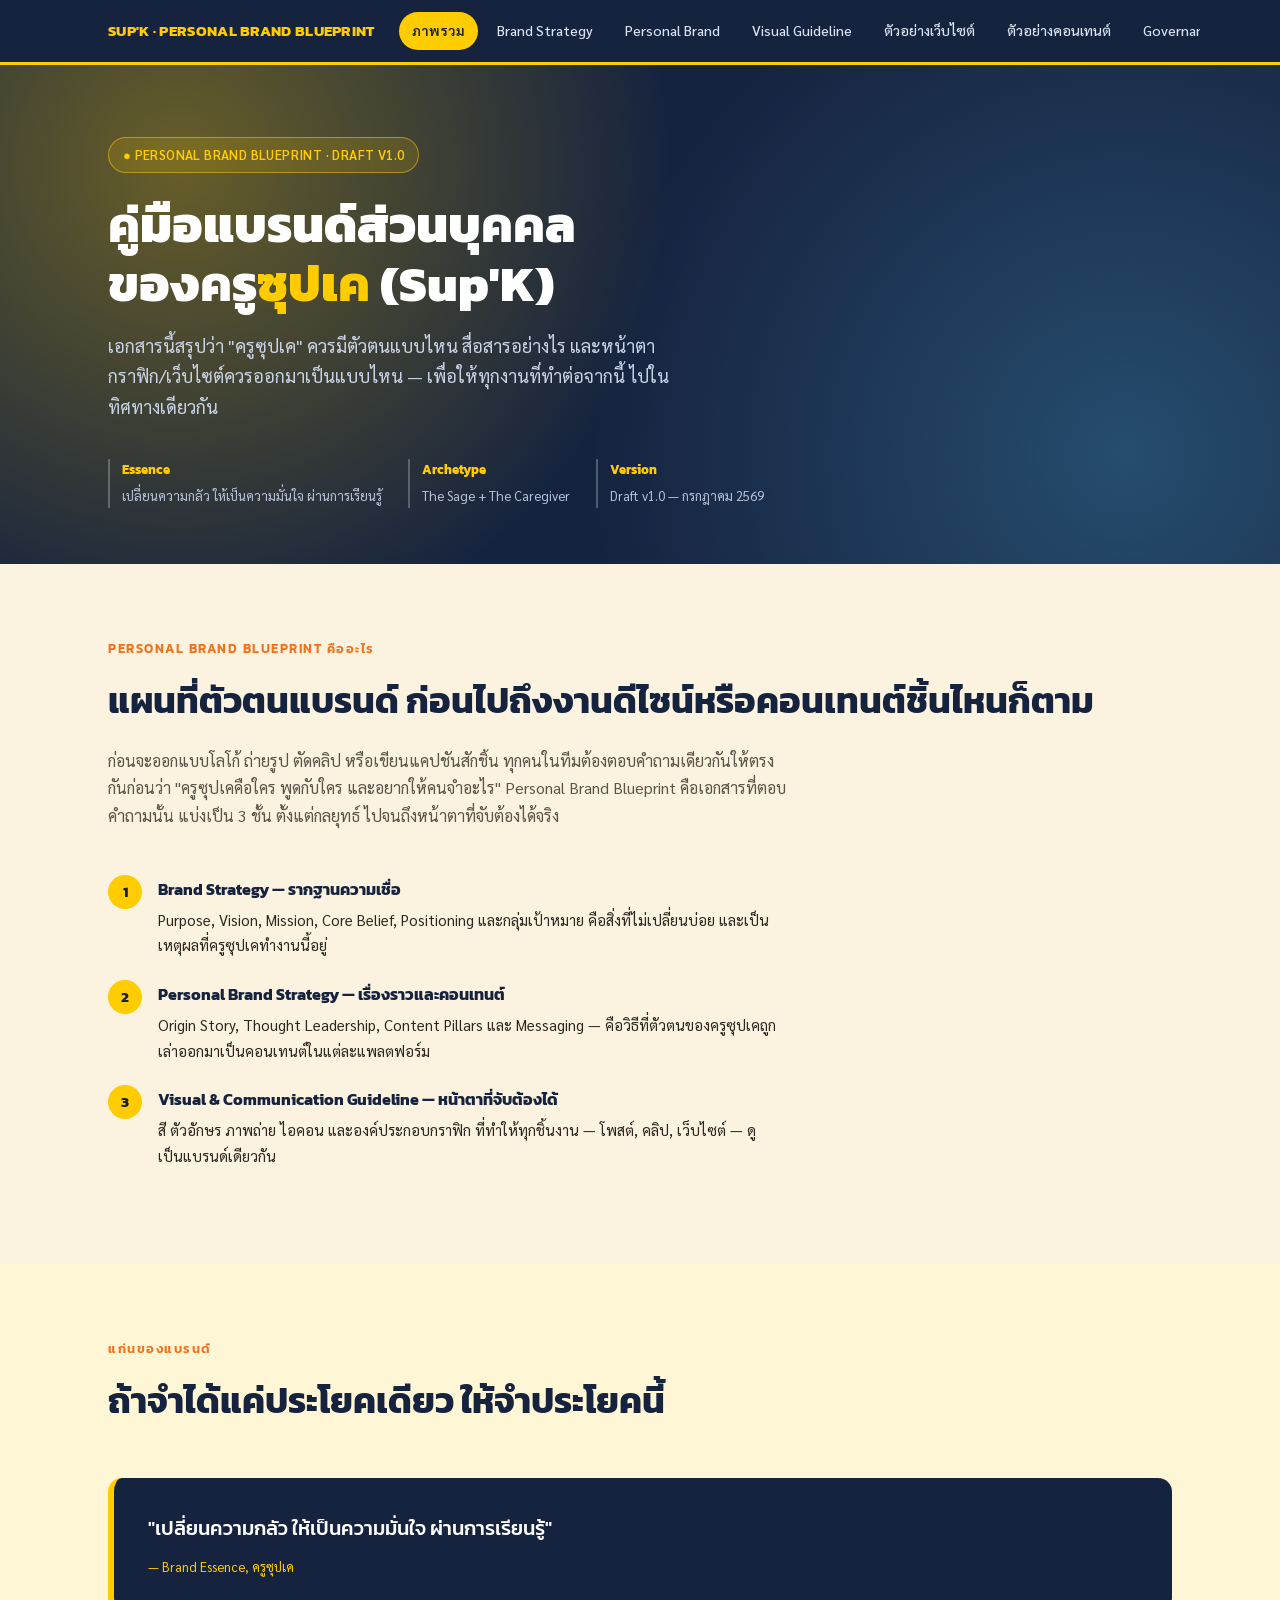
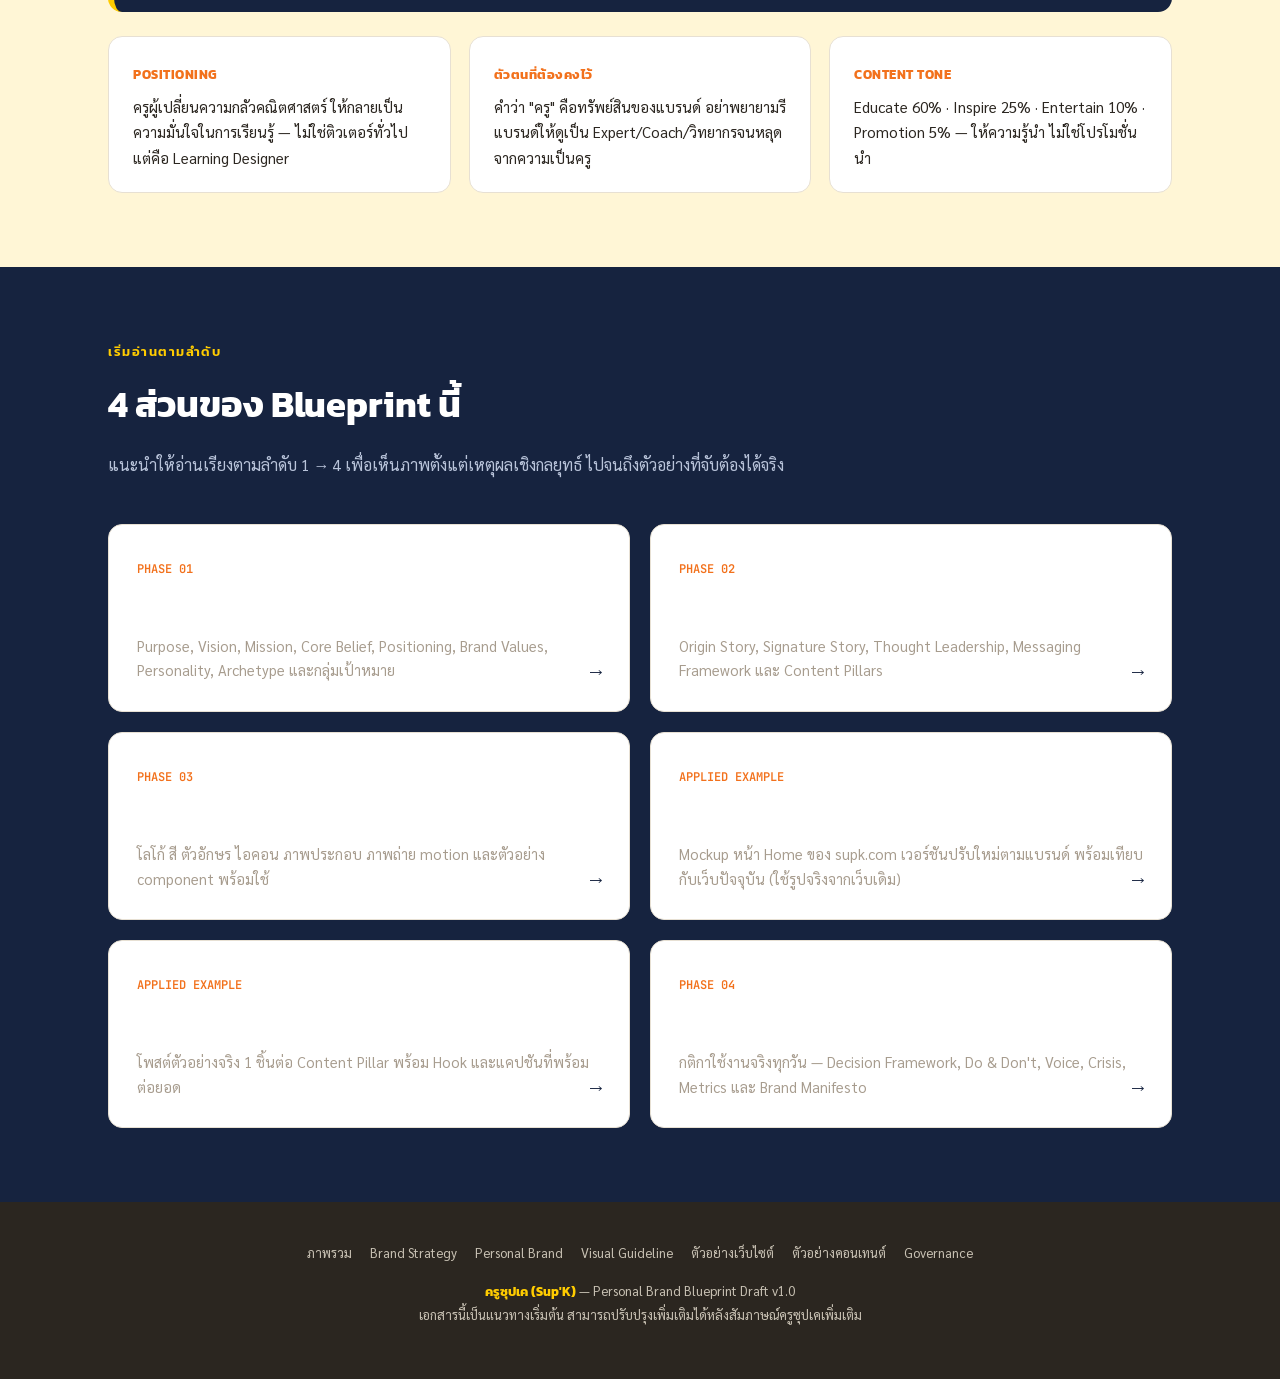
==== index.html @ 8870b0c7 "Initial commit: Personal Brand Blueprint site for ครูซุปเค (Sup'K) Multi-page brand strategy, visual" ====
<!DOCTYPE html>
<html lang="th">
<head>
<meta charset="UTF-8">
<title>Personal Brand Blueprint — ครูซุปเค (Sup'K)</title>
<meta name="viewport" content="width=device-width, initial-scale=1">
<meta name="description" content="ภาพรวม Personal Brand Blueprint ของครูซุปเค — เข้าใจตัวตนแบรนด์ นำไปปรับใช้ได้ทันที">
<link rel="preconnect" href="https://fonts.googleapis.com">
<link href="https://fonts.googleapis.com/css2?family=Kanit:wght@300;400;500;600;700;800&family=Sarabun:wght@300;400;500;600;700&family=JetBrains+Mono:wght@400;600&display=swap" rel="stylesheet">
<link rel="stylesheet" href="assets/brand.css">
</head>
<body>

<nav class="site-nav">
  <div class="wrap">
    <a class="brand" href="index.html">SUP'K · PERSONAL BRAND BLUEPRINT</a>
    <a class="navlink active" href="index.html">ภาพรวม</a>
    <a class="navlink" href="brand-strategy.html">Brand Strategy</a>
    <a class="navlink" href="personal-brand.html">Personal Brand</a>
    <a class="navlink" href="visual-guideline.html">Visual Guideline</a>
    <a class="navlink" href="website-example.html">ตัวอย่างเว็บไซต์</a>
    <a class="navlink" href="content-examples.html">ตัวอย่างคอนเทนต์</a>
    <a class="navlink" href="governance.html">Governance</a>
  </div>
</nav>

<header class="cover">
  <div class="wrap">
    <span class="eyebrow">● PERSONAL BRAND BLUEPRINT · DRAFT V1.0</span>
    <h1>คู่มือแบรนด์ส่วนบุคคล<br>ของครู<span>ซุปเค</span> (Sup'K)</h1>
    <p class="lead">เอกสารนี้สรุปว่า "ครูซุปเค" ควรมีตัวตนแบบไหน สื่อสารอย่างไร และหน้าตากราฟิก/เว็บไซต์ควรออกมาเป็นแบบไหน — เพื่อให้ทุกงานที่ทำต่อจากนี้ ไปในทิศทางเดียวกัน</p>
    <div class="meta">
      <div><b>Essence</b><span>เปลี่ยนความกลัว ให้เป็นความมั่นใจ ผ่านการเรียนรู้</span></div>
      <div><b>Archetype</b><span>The Sage + The Caregiver</span></div>
      <div><b>Version</b><span>Draft v1.0 — กรกฎาคม 2569</span></div>
    </div>
  </div>
</header>

<section>
  <div class="wrap">
    <div class="headline-block">
      <span class="kicker">Personal Brand Blueprint คืออะไร</span>
      <h2 class="title">แผนที่ตัวตนแบรนด์ ก่อนไปถึงงานดีไซน์หรือคอนเทนต์ชิ้นไหนก็ตาม</h2>
      <p class="desc">ก่อนจะออกแบบโลโก้ ถ่ายรูป ตัดคลิป หรือเขียนแคปชันสักชิ้น ทุกคนในทีมต้องตอบคำถามเดียวกันให้ตรงกันก่อนว่า "ครูซุปเคคือใคร พูดกับใคร และอยากให้คนจำอะไร" Personal Brand Blueprint คือเอกสารที่ตอบคำถามนั้น แบ่งเป็น 3 ชั้น ตั้งแต่กลยุทธ์ ไปจนถึงหน้าตาที่จับต้องได้จริง</p>
    </div>
    <div class="step-row">
      <div class="n">1</div>
      <div><b>Brand Strategy — รากฐานความเชื่อ</b><p>Purpose, Vision, Mission, Core Belief, Positioning และกลุ่มเป้าหมาย คือสิ่งที่ไม่เปลี่ยนบ่อย และเป็นเหตุผลที่ครูซุปเคทำงานนี้อยู่</p></div>
    </div>
    <div class="step-row">
      <div class="n">2</div>
      <div><b>Personal Brand Strategy — เรื่องราวและคอนเทนต์</b><p>Origin Story, Thought Leadership, Content Pillars และ Messaging — คือวิธีที่ตัวตนของครูซุปเคถูกเล่าออกมาเป็นคอนเทนต์ในแต่ละแพลตฟอร์ม</p></div>
    </div>
    <div class="step-row">
      <div class="n">3</div>
      <div><b>Visual &amp; Communication Guideline — หน้าตาที่จับต้องได้</b><p>สี ตัวอักษร ภาพถ่าย ไอคอน และองค์ประกอบกราฟิก ที่ทำให้ทุกชิ้นงาน — โพสต์, คลิป, เว็บไซต์ — ดูเป็นแบรนด์เดียวกัน</p></div>
    </div>
  </div>
</section>

<section class="alt">
  <div class="wrap">
    <div class="headline-block">
      <span class="kicker">แก่นของแบรนด์</span>
      <h2 class="title">ถ้าจำได้แค่ประโยคเดียว ให้จำประโยคนี้</h2>
    </div>
    <div class="quote-card">
      <p>"เปลี่ยนความกลัว ให้เป็นความมั่นใจ ผ่านการเรียนรู้"</p>
      <span>— Brand Essence, ครูซุปเค</span>
    </div>
    <div class="found-grid" style="margin-top:24px;">
      <div class="found-card"><b>Positioning</b><p>ครูผู้เปลี่ยนความกลัวคณิตศาสตร์ ให้กลายเป็นความมั่นใจในการเรียนรู้ — ไม่ใช่ติวเตอร์ทั่วไป แต่คือ Learning Designer</p></div>
      <div class="found-card"><b>ตัวตนที่ต้องคงไว้</b><p>คำว่า "ครู" คือทรัพย์สินของแบรนด์ อย่าพยายามรีแบรนด์ให้ดูเป็น Expert/Coach/วิทยากรจนหลุดจากความเป็นครู</p></div>
      <div class="found-card"><b>Content Tone</b><p>Educate 60% · Inspire 25% · Entertain 10% · Promotion 5% — ให้ความรู้นำ ไม่ใช่โปรโมชั่นนำ</p></div>
    </div>
  </div>
</section>

<section class="dark">
  <div class="wrap">
    <div class="headline-block">
      <span class="kicker">เริ่มอ่านตามลำดับ</span>
      <h2 class="title">4 ส่วนของ Blueprint นี้</h2>
      <p class="desc">แนะนำให้อ่านเรียงตามลำดับ 1 → 4 เพื่อเห็นภาพตั้งแต่เหตุผลเชิงกลยุทธ์ ไปจนถึงตัวอย่างที่จับต้องได้จริง</p>
    </div>
    <div class="hub-grid">
      <a class="hub-card" href="brand-strategy.html">
        <span class="phase">PHASE 01</span>
        <h3>Brand Strategy</h3>
        <p>Purpose, Vision, Mission, Core Belief, Positioning, Brand Values, Personality, Archetype และกลุ่มเป้าหมาย</p>
        <span class="go">→</span>
      </a>
      <a class="hub-card" href="personal-brand.html">
        <span class="phase">PHASE 02</span>
        <h3>Personal Brand Strategy</h3>
        <p>Origin Story, Signature Story, Thought Leadership, Messaging Framework และ Content Pillars</p>
        <span class="go">→</span>
      </a>
      <a class="hub-card" href="visual-guideline.html">
        <span class="phase">PHASE 03</span>
        <h3>Visual &amp; Communication Guideline</h3>
        <p>โลโก้ สี ตัวอักษร ไอคอน ภาพประกอบ ภาพถ่าย motion และตัวอย่าง component พร้อมใช้</p>
        <span class="go">→</span>
      </a>
      <a class="hub-card" href="website-example.html">
        <span class="phase">APPLIED EXAMPLE</span>
        <h3>ตัวอย่างเว็บไซต์</h3>
        <p>Mockup หน้า Home ของ supk.com เวอร์ชันปรับใหม่ตามแบรนด์ พร้อมเทียบกับเว็บปัจจุบัน (ใช้รูปจริงจากเว็บเดิม)</p>
        <span class="go">→</span>
      </a>
      <a class="hub-card" href="content-examples.html">
        <span class="phase">APPLIED EXAMPLE</span>
        <h3>ตัวอย่างคอนเทนต์</h3>
        <p>โพสต์ตัวอย่างจริง 1 ชิ้นต่อ Content Pillar พร้อม Hook และแคปชันที่พร้อมต่อยอด</p>
        <span class="go">→</span>
      </a>
      <a class="hub-card" href="governance.html">
        <span class="phase">PHASE 04</span>
        <h3>Brand Governance &amp; Execution System</h3>
        <p>กติกาใช้งานจริงทุกวัน — Decision Framework, Do &amp; Don't, Voice, Crisis, Metrics และ Brand Manifesto</p>
        <span class="go">→</span>
      </a>
    </div>
  </div>
</section>

<footer class="site-footer">
  <div class="wrap">
    <div class="foot-links">
      <a href="index.html">ภาพรวม</a>
      <a href="brand-strategy.html">Brand Strategy</a>
      <a href="personal-brand.html">Personal Brand</a>
      <a href="visual-guideline.html">Visual Guideline</a>
      <a href="website-example.html">ตัวอย่างเว็บไซต์</a>
      <a href="content-examples.html">ตัวอย่างคอนเทนต์</a>
      <a href="governance.html">Governance</a>
    </div>
    <p><b>ครูซุปเค (Sup'K)</b> — Personal Brand Blueprint Draft v1.0<br>เอกสารนี้เป็นแนวทางเริ่มต้น สามารถปรับปรุงเพิ่มเติมได้หลังสัมภาษณ์ครูซุปเคเพิ่มเติม</p>
  </div>
</footer>

</body>
</html>
---- assets/brand.css ----
/* ครูซุปเค (Sup'K) — Personal Brand Blueprint site
   Shared design system, adapted from Phase 3 Design Guideline v1.0 */

:root{
  --yellow:#FFCC00;
  --yellow-soft:#FFE59A;
  --yellow-pale:#FFF6D6;
  --white:#FFFFFF;
  --navy:#16233F;
  --navy-soft:#223357;
  --charcoal:#2B2620;
  --warm-gray:#A79C8E;
  --warm-gray-soft:#E7E0D3;
  --cream:#FBF3DF;
  --orange:#F2711C;
  --sky:#4FB8E8;
  --green:#3FA34D;
  --radius:14px;
  --maxw:1120px;
}
*{box-sizing:border-box;}
html{scroll-behavior:smooth;}
body{
  margin:0;
  background:var(--cream);
  color:var(--charcoal);
  font-family:'Sarabun',sans-serif;
  font-size:16px;
  line-height:1.7;
}
h1,h2,h3,h4{font-family:'Kanit',sans-serif; margin:0; color:var(--navy);}
.mono{font-family:'JetBrains Mono',monospace;}
a{color:inherit;}
img{max-width:100%; display:block;}
.wrap{max-width:var(--maxw); margin:0 auto; padding:0 28px;}

/* ---------- top nav ---------- */
nav.site-nav{
  position:sticky; top:0; z-index:50;
  background:var(--navy); border-bottom:3px solid var(--yellow);
}
nav.site-nav .wrap{display:flex; align-items:center; gap:6px; overflow-x:auto; padding-top:12px; padding-bottom:12px; scrollbar-width:none;}
nav.site-nav .wrap::-webkit-scrollbar{display:none;}
nav.site-nav .brand{color:var(--yellow); font-family:'Kanit'; font-weight:700; font-size:15px; white-space:nowrap; margin-right:18px; letter-spacing:.3px; text-decoration:none;}
nav.site-nav a.navlink{
  color:#DCE4F2; text-decoration:none; font-size:14px; font-weight:500;
  white-space:nowrap; padding:7px 13px; border-radius:100px; transition:.15s;
}
nav.site-nav a.navlink:hover, nav.site-nav a.navlink:focus-visible{background:var(--navy-soft); color:var(--white); outline:none;}
nav.site-nav a.navlink.active{background:var(--yellow); color:var(--navy); font-weight:600;}

/* ---------- notebook texture ---------- */
.grid-paper{
  background-image:
    linear-gradient(rgba(22,35,63,0.05) 1px, transparent 1px),
    linear-gradient(90deg, rgba(22,35,63,0.05) 1px, transparent 1px);
  background-size: 26px 26px;
}

/* ---------- page cover / hero ---------- */
.cover{
  background:
    radial-gradient(circle at 14% 20%, rgba(255,204,0,0.35), transparent 42%),
    radial-gradient(circle at 88% 78%, rgba(79,184,232,0.28), transparent 45%),
    var(--navy);
  color:var(--white);
  padding:72px 0 56px;
  position:relative;
  overflow:hidden;
}
.cover .eyebrow{
  display:inline-flex; align-items:center; gap:8px;
  background:rgba(255,204,0,0.14); border:1px solid rgba(255,204,0,0.5);
  color:var(--yellow); font-size:13px; font-weight:600; letter-spacing:.4px;
  padding:6px 14px; border-radius:100px; margin-bottom:22px;
}
.cover h1{color:var(--white); font-size:clamp(30px,5.4vw,50px); font-weight:800; line-height:1.18; max-width:760px;}
.cover h1 span{color:var(--yellow);}
.cover p.lead{color:#C9D3E6; font-size:18px; max-width:600px; margin-top:18px;}
.cover .meta{display:flex; gap:26px; margin-top:36px; flex-wrap:wrap;}
.cover .meta div{border-left:2px solid rgba(255,255,255,0.25); padding-left:12px;}
.cover .meta b{display:block; color:var(--yellow); font-family:'Kanit'; font-size:13px;}
.cover .meta span{color:#B9C4DA; font-size:13px;}
.cover .crumb{color:#9FB0CC; font-size:13px; margin-bottom:14px;}
.cover .crumb a{color:var(--yellow); text-decoration:none;}
.cover .crumb a:hover{text-decoration:underline;}

/* ---------- section shell ---------- */
section{padding:74px 0;}
section.alt{background:var(--yellow-pale);}
section.dark{background:var(--navy); color:#DCE4F2;}
section.dark h2, section.dark h3, section.dark h4{color:var(--white);}
.kicker{
  font-family:'Kanit'; font-weight:600; font-size:13px; letter-spacing:1.5px;
  text-transform:uppercase; color:var(--orange); margin-bottom:10px; display:block;
}
section.dark .kicker{color:var(--yellow);}
h2.title{font-size:clamp(26px,4vw,36px); font-weight:700; margin-bottom:14px;}
p.desc{max-width:680px; color:#5B5347; font-size:16px;}
section.dark p.desc{color:#B9C4DA;}
.headline-block{margin-bottom:46px;}

/* ---------- chips ---------- */
.chiprow{display:flex; flex-wrap:wrap; gap:10px; margin-top:22px;}
.chip{
  background:var(--white); border:1.5px solid var(--warm-gray-soft);
  padding:9px 16px; border-radius:100px; font-size:14px; font-weight:500; color:var(--navy);
}
section.dark .chip{background:var(--navy-soft); border-color:rgba(255,255,255,0.15); color:var(--white);}

/* ---------- generic card grids ---------- */
.found-grid{display:grid; grid-template-columns:repeat(3,1fr); gap:18px; margin-top:30px;}
.found-grid.cols-2{grid-template-columns:repeat(2,1fr);}
.found-card{background:var(--white); border-radius:var(--radius); padding:22px 24px; border:1.5px solid var(--warm-gray-soft);}
.found-card b{font-family:'Kanit'; color:var(--orange); font-size:13px; letter-spacing:.5px; text-transform:uppercase;}
.found-card p{margin:8px 0 0; font-size:15px; color:var(--charcoal);}
.found-card ul{margin:8px 0 0; padding-left:18px; font-size:14.5px;}
.found-card li{margin-bottom:5px;}

.rule-grid{display:grid; grid-template-columns:1fr 1fr; gap:20px; margin-top:34px;}
.rule-card{border-radius:var(--radius); padding:22px 24px; border:1.5px solid;}
.rule-card.good{border-color:rgba(63,163,77,0.4); background:rgba(63,163,77,0.06);}
.rule-card.bad{border-color:rgba(224,80,55,0.35); background:rgba(224,80,55,0.06);}
.rule-card .tag{font-family:'Kanit'; font-weight:700; font-size:13px; letter-spacing:.5px;}
.rule-card.good .tag{color:var(--green);}
.rule-card.bad .tag{color:#C0392B;}
.rule-card ul{margin:10px 0 0; padding-left:18px; font-size:14.5px;}
.rule-card li{margin-bottom:6px;}

/* ---------- color swatches ---------- */
.swatch-grid{display:grid; grid-template-columns:repeat(4,1fr); gap:16px; margin-top:10px;}
.swatch{border-radius:var(--radius); overflow:hidden; border:1.5px solid var(--warm-gray-soft); background:var(--white);}
.swatch .fill{height:110px;}
.swatch .info{padding:13px 15px;}
.swatch .info b{display:block; font-family:'Kanit'; font-size:14.5px; color:var(--navy);}
.swatch .info span{font-size:12.5px; color:var(--warm-gray); font-family:'JetBrains Mono',monospace;}
.swatch-group{margin-top:38px;}
.swatch-group h4{font-size:15px; margin-bottom:14px; display:flex; align-items:center; gap:8px;}
.swatch-group h4::before{content:''; width:8px; height:8px; border-radius:50%; background:var(--orange); display:inline-block;}
.ratio-bar{display:flex; height:34px; border-radius:100px; overflow:hidden; margin-top:14px; border:1.5px solid var(--warm-gray-soft);}
.ratio-bar div{display:flex; align-items:center; justify-content:center; font-size:12px; font-family:'Kanit'; font-weight:600; color:var(--navy);}

/* ---------- typography samples ---------- */
.type-row{border-bottom:1.5px solid var(--warm-gray-soft); padding:26px 0;}
.type-row:last-child{border-bottom:none;}
.type-row .tag{font-family:'JetBrains Mono',monospace; font-size:12px; color:var(--warm-gray); margin-bottom:8px; display:block;}
.type-h1{font-family:'Kanit'; font-weight:800; font-size:46px; color:var(--navy);}
.type-h2{font-family:'Kanit'; font-weight:700; font-size:32px; color:var(--navy);}
.type-h3{font-family:'Kanit'; font-weight:600; font-size:23px; color:var(--navy);}
.type-body{font-family:'Sarabun'; font-weight:400; font-size:17px; color:var(--charcoal); max-width:640px;}
.type-caption{font-family:'Sarabun'; font-weight:500; font-size:13px; color:var(--warm-gray); letter-spacing:.3px;}
.type-formula{font-family:'JetBrains Mono'; font-weight:600; font-size:19px; color:var(--orange);}
.font-cards{display:grid; grid-template-columns:1fr 1fr 1fr; gap:16px; margin-top:34px;}
.font-card{background:var(--white); border-radius:var(--radius); padding:24px; border:1.5px solid var(--warm-gray-soft);}
.font-card .big{font-size:34px; margin:10px 0;}
.font-card b{font-family:'Kanit'; color:var(--orange); font-size:12.5px; letter-spacing:1px; text-transform:uppercase;}
.font-card p{font-size:13.5px; color:var(--warm-gray); margin:0;}

/* ---------- icons ---------- */
.icon-grid{display:grid; grid-template-columns:repeat(4,1fr); gap:14px; margin-top:30px;}
.icon-card{background:var(--white); border-radius:var(--radius); padding:24px 10px; text-align:center; border:1.5px solid var(--warm-gray-soft);}
.icon-card svg{width:40px; height:40px; stroke:var(--navy);}
.icon-card p{font-size:13px; margin:10px 0 0; color:var(--charcoal); font-weight:500;}

/* ---------- photography ---------- */
.photo-grid{display:grid; grid-template-columns:repeat(3,1fr); gap:16px; margin-top:10px;}
.photo-mock{border-radius:var(--radius); aspect-ratio:3/2; position:relative; overflow:hidden; display:flex; align-items:flex-end; padding:14px; border:1.5px solid var(--warm-gray-soft);}
.photo-mock img{position:absolute; inset:0; width:100%; height:100%; object-fit:cover;}
.photo-mock span{position:relative; z-index:1; background:rgba(22,35,63,0.85); color:var(--white); font-size:12px; padding:5px 10px; border-radius:100px; font-family:'Kanit';}
.pm1{background:linear-gradient(135deg,#FFE59A,#F2711C);}
.pm2{background:linear-gradient(135deg,#4FB8E8,#16233F);}
.pm3{background:linear-gradient(135deg,#FBF3DF,#A79C8E);}

/* ---------- motion ---------- */
.motion-row{display:grid; grid-template-columns:repeat(3,1fr); gap:18px; margin-top:30px;}
.motion-card{background:var(--navy-soft); border-radius:var(--radius); padding:24px; text-align:center;}
.motion-card .curve{height:60px; margin-bottom:14px; display:flex; align-items:flex-end; justify-content:center;}
.motion-card svg{width:100%; height:60px;}
.motion-card b{font-family:'Kanit'; font-size:14px; color:var(--yellow);}
.motion-card p{font-size:13px; color:#B9C4DA; margin:6px 0 0;}

/* ---------- components demo ---------- */
.comp-block{background:var(--white); border-radius:var(--radius); padding:32px; border:1.5px solid var(--warm-gray-soft); margin-bottom:20px;}
.comp-block h4{font-size:14px; margin-bottom:18px; color:var(--warm-gray); font-family:'Kanit'; letter-spacing:.5px; text-transform:uppercase;}
.btn-row{display:flex; gap:14px; flex-wrap:wrap; align-items:center;}
.btn{font-family:'Kanit'; font-weight:600; font-size:14.5px; padding:13px 26px; border-radius:100px; border:none; cursor:pointer; display:inline-flex; align-items:center; gap:8px; text-decoration:none;}
.btn-primary{background:var(--yellow); color:var(--navy);}
.btn-secondary{background:var(--navy); color:var(--yellow);}
.btn-outline{background:transparent; color:var(--navy); border:2px solid var(--navy);}
section.dark .btn-outline{color:var(--white); border-color:var(--white);}
.btn:focus-visible{outline:3px solid var(--sky); outline-offset:2px;}

.card-row{display:grid; grid-template-columns:repeat(3,1fr); gap:16px;}
.demo-card{border-radius:var(--radius); overflow:hidden; border:1.5px solid var(--warm-gray-soft);}
.demo-card .top{height:90px; background:linear-gradient(135deg,var(--yellow),var(--orange));}
.demo-card .body{padding:16px; background:var(--white);}
.demo-card .body b{font-family:'Kanit'; font-size:14.5px; color:var(--navy); display:block;}
.demo-card .body span{font-size:12.5px; color:var(--warm-gray);}

.quote-card{background:var(--navy); border-radius:var(--radius); padding:34px; color:var(--white); position:relative; border-left:6px solid var(--yellow);}
.quote-card p{font-family:'Kanit'; font-size:20px; font-weight:500; margin:0; line-height:1.6;}
.quote-card span{font-size:13px; color:var(--yellow); display:block; margin-top:12px;}

/* ---------- signature equation graphic ---------- */
.eq-board{
  background:var(--navy); border-radius:20px; padding:50px 30px;
  display:flex; align-items:center; justify-content:center; flex-wrap:wrap; gap:18px;
  border:6px solid #0F1A30; position:relative;
}
.eq-item{
  font-family:'Kanit'; font-weight:600; color:var(--white); font-size:17px;
  background:rgba(255,255,255,0.06); border:1.5px dashed rgba(255,204,0,0.55);
  padding:12px 20px; border-radius:12px;
}
.eq-arrow{color:var(--yellow); font-size:22px; font-family:'JetBrains Mono';}

/* ---------- do/dont summary ---------- */
.dd-grid{display:grid; grid-template-columns:1fr 1fr; gap:20px; margin-top:10px;}

/* ---------- step / numbered list ---------- */
.step-row{display:flex; gap:16px; align-items:flex-start; margin-bottom:22px;}
.step-row .n{font-family:'Kanit'; font-weight:700; color:var(--navy); background:var(--yellow); min-width:34px; height:34px; border-radius:50%; display:flex; align-items:center; justify-content:center; font-size:15px; flex-shrink:0;}
.step-row div p{margin:4px 0 0; font-size:15px; color:var(--charcoal); max-width:620px;}
section.dark .step-row div p{color:#B9C4DA;}
.step-row b{font-family:'Kanit'; color:var(--navy); font-size:16px;}
section.dark .step-row b{color:var(--white);}

/* ---------- page index / hub cards ---------- */
.hub-grid{display:grid; grid-template-columns:repeat(2,1fr); gap:20px; margin-top:36px;}
.hub-card{
  background:var(--white); border-radius:var(--radius); padding:28px; border:1.5px solid var(--warm-gray-soft);
  text-decoration:none; display:block; transition:.15s; position:relative;
}
.hub-card:hover{border-color:var(--yellow); box-shadow:0 6px 22px rgba(22,35,63,0.08); transform:translateY(-2px);}
.hub-card .phase{font-family:'JetBrains Mono'; font-size:12px; color:var(--orange); font-weight:600;}
.hub-card h3{margin-top:8px; font-size:21px;}
.hub-card p{font-size:14.5px; color:var(--warm-gray); margin:10px 0 0;}
.hub-card .go{position:absolute; right:24px; bottom:24px; color:var(--navy); font-size:20px;}

/* ---------- funnel/tone bar ---------- */
.tone-bar{display:flex; height:44px; border-radius:100px; overflow:hidden; margin-top:18px; border:1.5px solid var(--warm-gray-soft);}
.tone-bar div{display:flex; align-items:center; justify-content:center; font-size:12.5px; font-family:'Kanit'; font-weight:600; color:var(--white);}

/* ---------- pillar cards ---------- */
.pillar-grid{display:grid; grid-template-columns:repeat(3,1fr); gap:18px; margin-top:30px;}
.pillar-card{background:var(--white); border-radius:var(--radius); padding:24px; border:1.5px solid var(--warm-gray-soft); border-top:5px solid var(--yellow);}
.pillar-card b{font-family:'Kanit'; font-size:16px; color:var(--navy);}
.pillar-card ul{margin:10px 0 0; padding-left:18px; font-size:14px; color:var(--charcoal);}
.pillar-card li{margin-bottom:4px;}

footer.site-footer{background:var(--charcoal); color:#C9C2B4; padding:40px 0; text-align:center; font-size:13px;}
footer.site-footer b{color:var(--yellow); font-family:'Kanit';}
footer.site-footer .foot-links{display:flex; gap:18px; justify-content:center; flex-wrap:wrap; margin-bottom:16px;}
footer.site-footer .foot-links a{color:#C9C2B4; text-decoration:none; font-size:13px;}
footer.site-footer .foot-links a:hover{color:var(--yellow);}

/* ---------- logo ---------- */
.logo-stage{
  background:var(--navy); border-radius:var(--radius); padding:56px 30px;
  display:flex; align-items:center; justify-content:center; margin-bottom:26px;
}
.wordmark{display:flex; align-items:center; gap:14px;}
.wordmark .dot{width:46px; height:46px; border-radius:12px; background:var(--yellow); display:flex; align-items:center; justify-content:center; font-family:'Kanit'; font-weight:800; color:var(--navy); font-size:22px; transform:rotate(-4deg);}
.wordmark .txt{font-family:'Kanit'; font-weight:700; font-size:34px; color:var(--white);}
.wordmark .txt span{color:var(--yellow);}
.logo-variants{display:grid; grid-template-columns:repeat(4,1fr); gap:14px;}
.logo-box{border-radius:12px; padding:26px 10px; display:flex; align-items:center; justify-content:center; border:1.5px solid var(--warm-gray-soft);}
.logo-box.on-white{background:var(--white);}
.logo-box.on-cream{background:var(--cream);}
.logo-box.on-navy{background:var(--navy);}
.logo-box.on-yellow{background:var(--yellow);}
.logo-box .mini{font-family:'Kanit'; font-weight:700; font-size:16px;}
.logo-box.on-navy .mini{color:var(--yellow);}
.logo-box.on-white .mini, .logo-box.on-cream .mini, .logo-box.on-yellow .mini{color:var(--navy);}

/* ---------- mascot / illustration ---------- */
.mascot-row{display:grid; grid-template-columns:1fr 1.3fr; gap:34px; align-items:center; margin-top:20px;}
.mascot-card{background:var(--white); border-radius:var(--radius); padding:34px; border:1.5px solid var(--warm-gray-soft); display:flex; align-items:center; justify-content:center;}
.style-points{display:flex; flex-direction:column; gap:14px;}
.style-point{display:flex; gap:14px; align-items:flex-start;}
.style-point .n{font-family:'Kanit'; font-weight:700; color:var(--orange); font-size:14px; min-width:26px;}
.style-point p{margin:0; font-size:15px;}
.style-point b{color:var(--navy);}

/* ---------- governance: checklist ---------- */
.check-list{list-style:none; margin:22px 0 0; padding:0; display:flex; flex-direction:column; gap:12px;}
.check-list li{display:flex; gap:12px; align-items:flex-start; font-size:15px; color:var(--charcoal); background:var(--white); border:1.5px solid var(--warm-gray-soft); border-radius:12px; padding:14px 18px;}
section.dark .check-list li{background:var(--navy-soft); border-color:rgba(255,255,255,0.15); color:#DCE4F2;}
.check-list li::before{content:'✓'; font-family:'Kanit'; font-weight:700; color:var(--green); flex-shrink:0;}
.found-grid.cols-4{grid-template-columns:repeat(4,1fr);}
@media(max-width:860px){ .found-grid.cols-4{grid-template-columns:repeat(2,1fr);} }
@media(max-width:560px){ .found-grid.cols-4{grid-template-columns:1fr;} }

/* ---------- governance: tone chip yes/no ---------- */
.chip.tone-yes{background:rgba(63,163,77,0.1); border-color:rgba(63,163,77,0.35); color:#2A7A37;}
.chip.tone-no{background:rgba(224,80,55,0.08); border-color:rgba(224,80,55,0.3); color:#C0392B;}

/* ---------- governance: voice comparison bubbles ---------- */
.voice-compare{display:grid; grid-template-columns:1fr 1fr; gap:20px; margin-top:22px;}
.voice-bubble{border-radius:var(--radius); padding:22px 24px; border:1.5px solid;}
.voice-bubble.no{border-color:rgba(224,80,55,0.35); background:rgba(224,80,55,0.06);}
.voice-bubble.yes{border-color:rgba(63,163,77,0.4); background:rgba(63,163,77,0.06);}
.voice-bubble .mark{font-family:'Kanit'; font-weight:700; font-size:20px;}
.voice-bubble.no .mark{color:#C0392B;}
.voice-bubble.yes .mark{color:var(--green);}
.voice-bubble p.line{font-family:'Kanit'; font-size:17px; font-weight:600; color:var(--navy); margin:10px 0;}
.voice-bubble p.note{font-size:13.5px; color:var(--warm-gray); margin:0;}

/* ---------- manifesto ---------- */
.manifesto{
  background:var(--navy); border-radius:20px; padding:56px 40px; text-align:center;
  border:1px solid rgba(255,204,0,0.25);
}
.manifesto p{font-family:'Kanit'; font-weight:500; font-size:20px; line-height:2; color:#EAEFF8; max-width:720px; margin:0 auto;}
.manifesto p b{color:var(--yellow); font-weight:700;}

/* ---------- example content post grid (stacked cards, like real social post previews) ---------- */
.post-grid{display:grid; grid-template-columns:repeat(3,1fr); gap:22px;}
@media(max-width:900px){ .post-grid{grid-template-columns:repeat(2,1fr);} }
@media(max-width:600px){ .post-grid{grid-template-columns:1fr;} }
.post-card{background:var(--white); border-radius:var(--radius); border:1.5px solid var(--warm-gray-soft); overflow:hidden; display:flex; flex-direction:column;}
.post-card .thumb{width:100%; aspect-ratio:1; border-radius:0; border:none;}
.post-card .body{padding:22px 24px; flex:1; display:flex; flex-direction:column;}
.post-card .pillar-tag{font-family:'Kanit'; font-size:11px; font-weight:700; letter-spacing:.5px; text-transform:uppercase; color:var(--orange);}
.post-card .hook{font-family:'Kanit'; font-weight:700; font-size:18px; color:var(--navy); margin:8px 0 10px; line-height:1.4;}
.post-card .caption{font-size:14.5px; color:var(--charcoal); line-height:1.75; white-space:pre-line;}
.post-card .meta{display:flex; gap:10px; margin-top:auto; padding-top:14px; flex-wrap:wrap;}
.post-card .meta span{font-family:'Kanit'; font-size:11px; font-weight:600; color:var(--navy); background:var(--yellow-pale); padding:4px 11px; border-radius:100px;}

/* ---------- photo slot: shows a labeled placeholder until the real file exists ---------- */
.photo-slot{
  position:relative; overflow:hidden; border-radius:12px;
  background:repeating-linear-gradient(135deg, var(--warm-gray-soft), var(--warm-gray-soft) 10px, #DFD6C4 10px, #DFD6C4 20px);
  border:1.5px dashed var(--warm-gray);
  display:flex; align-items:center; justify-content:center;
}
.photo-slot::before{
  content:attr(data-label);
  position:absolute; inset:0; display:flex; align-items:center; justify-content:center; text-align:center;
  padding:10px; font-family:'Kanit'; font-weight:600; font-size:12px; color:var(--navy); background:rgba(251,243,223,0.75);
}
.photo-slot img{width:100%; height:100%; object-fit:cover; position:relative; z-index:1;}
.photo-slot:has(img){background:none; border-style:solid; border-color:var(--warm-gray-soft);}
.photo-slot:has(img)::before{display:none;}
.real-photo-tag{
  position:absolute; top:10px; left:10px; z-index:2;
  background:rgba(22,35,63,0.85); color:var(--yellow); font-family:'Kanit'; font-weight:600; font-size:10.5px;
  padding:4px 10px; border-radius:100px;
}

/* ---------- browser frame for website mockups ---------- */
.browser-frame{border-radius:14px; overflow:hidden; border:1.5px solid var(--warm-gray-soft); background:var(--white); box-shadow:0 10px 32px rgba(22,35,63,0.12);}
.browser-frame .bar{background:#E9E2D3; padding:10px 14px; display:flex; align-items:center; gap:6px;}
.browser-frame .bar span{width:10px; height:10px; border-radius:50%; display:inline-block;}
.browser-frame .bar .url{margin-left:10px; background:var(--white); border-radius:100px; padding:5px 14px; font-size:11.5px; color:var(--warm-gray); font-family:'JetBrains Mono'; flex:1;}

@media(max-width:860px){
  .found-grid, .swatch-grid, .icon-grid, .font-cards, .photo-grid, .motion-row, .card-row, .rule-grid, .dd-grid, .hub-grid, .pillar-grid, .logo-variants{grid-template-columns:repeat(2,1fr);}
  .mascot-row{grid-template-columns:1fr;}
}
@media(max-width:560px){
  .found-grid, .swatch-grid, .icon-grid, .font-cards, .photo-grid, .motion-row, .card-row, .rule-grid, .dd-grid, .hub-grid, .pillar-grid, .logo-variants{grid-template-columns:1fr;}
  .type-h1{font-size:32px;}
}
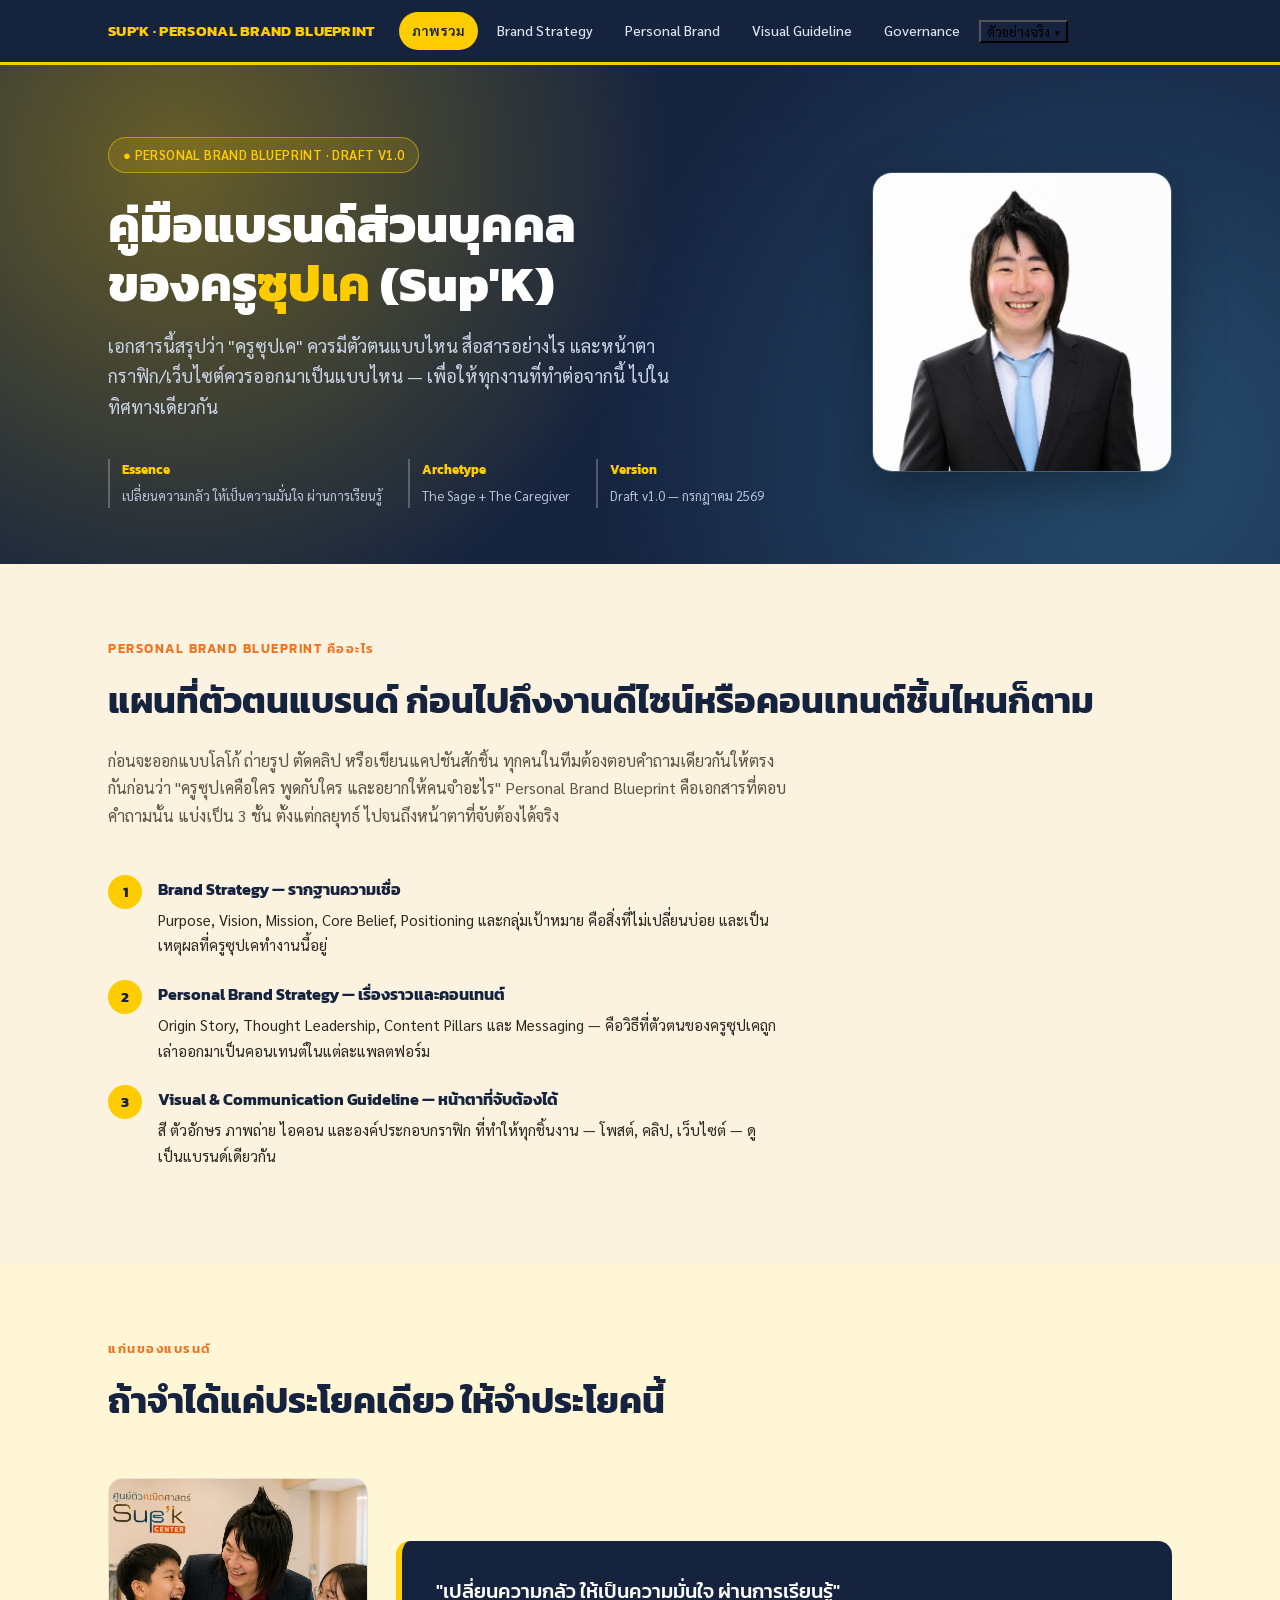
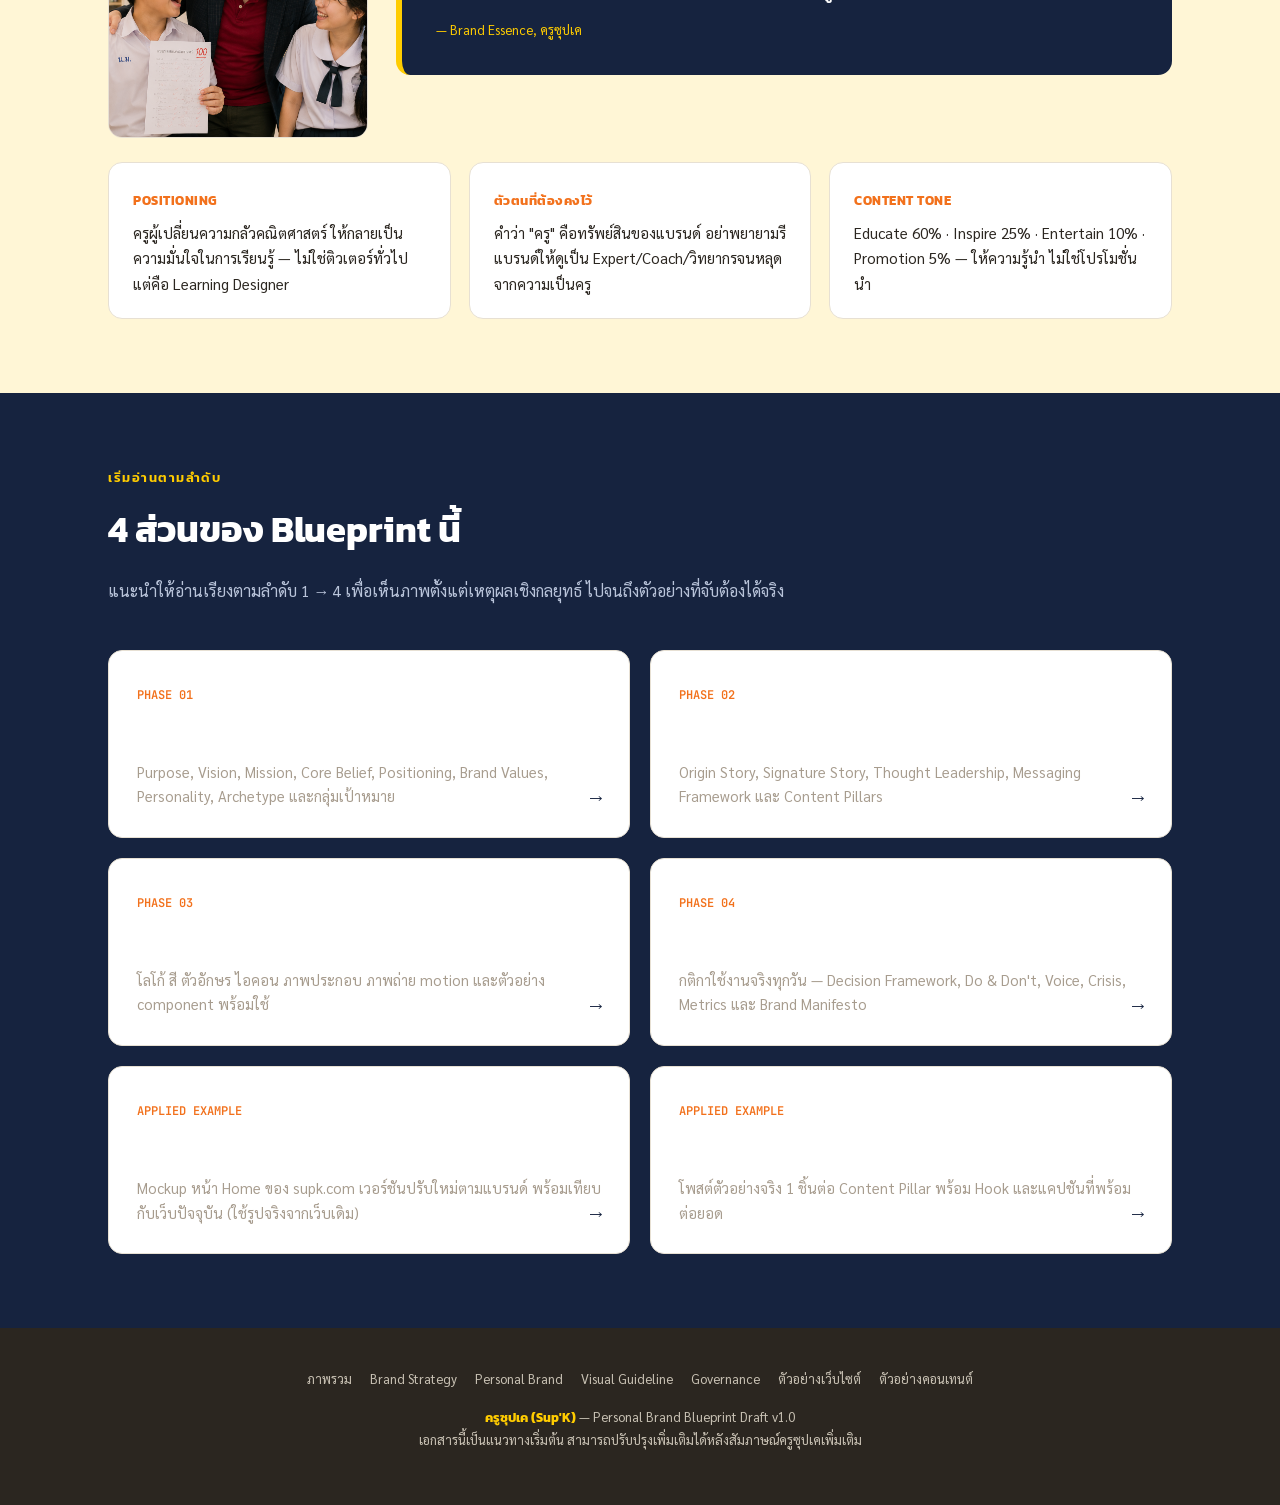
==== commit 456c27c9: "Reorder nav by Phase, group Applied Examples into a dropdown, add Home page photos - Nav now reads P" ====
--- a/index.html
+++ b/index.html
@@ -8,6 +8,7 @@
 <link rel="preconnect" href="https://fonts.googleapis.com">
 <link href="https://fonts.googleapis.com/css2?family=Kanit:wght@300;400;500;600;700;800&family=Sarabun:wght@300;400;500;600;700&family=JetBrains+Mono:wght@400;600&display=swap" rel="stylesheet">
 <link rel="stylesheet" href="assets/brand.css">
+<script src="assets/nav.js" defer></script>
 </head>
 <body>
 
@@ -18,21 +19,31 @@
     <a class="navlink" href="brand-strategy.html">Brand Strategy</a>
     <a class="navlink" href="personal-brand.html">Personal Brand</a>
     <a class="navlink" href="visual-guideline.html">Visual Guideline</a>
-    <a class="navlink" href="website-example.html">ตัวอย่างเว็บไซต์</a>
-    <a class="navlink" href="content-examples.html">ตัวอย่างคอนเทนต์</a>
     <a class="navlink" href="governance.html">Governance</a>
+    <div class="nav-dropdown-wrap">
+      <button type="button" class="navlink has-dropdown">ตัวอย่างจริง <span class="caret">▾</span></button>
+      <div class="dropdown-menu">
+        <a href="website-example.html">ตัวอย่างเว็บไซต์</a>
+        <a href="content-examples.html">ตัวอย่างคอนเทนต์</a>
+      </div>
+    </div>
   </div>
 </nav>
 
-<header class="cover">
+<header class="cover has-media">
   <div class="wrap">
-    <span class="eyebrow">● PERSONAL BRAND BLUEPRINT · DRAFT V1.0</span>
-    <h1>คู่มือแบรนด์ส่วนบุคคล<br>ของครู<span>ซุปเค</span> (Sup'K)</h1>
-    <p class="lead">เอกสารนี้สรุปว่า "ครูซุปเค" ควรมีตัวตนแบบไหน สื่อสารอย่างไร และหน้าตากราฟิก/เว็บไซต์ควรออกมาเป็นแบบไหน — เพื่อให้ทุกงานที่ทำต่อจากนี้ ไปในทิศทางเดียวกัน</p>
-    <div class="meta">
-      <div><b>Essence</b><span>เปลี่ยนความกลัว ให้เป็นความมั่นใจ ผ่านการเรียนรู้</span></div>
-      <div><b>Archetype</b><span>The Sage + The Caregiver</span></div>
-      <div><b>Version</b><span>Draft v1.0 — กรกฎาคม 2569</span></div>
+    <div class="cover-text">
+      <span class="eyebrow">● PERSONAL BRAND BLUEPRINT · DRAFT V1.0</span>
+      <h1>คู่มือแบรนด์ส่วนบุคคล<br>ของครู<span>ซุปเค</span> (Sup'K)</h1>
+      <p class="lead">เอกสารนี้สรุปว่า "ครูซุปเค" ควรมีตัวตนแบบไหน สื่อสารอย่างไร และหน้าตากราฟิก/เว็บไซต์ควรออกมาเป็นแบบไหน — เพื่อให้ทุกงานที่ทำต่อจากนี้ ไปในทิศทางเดียวกัน</p>
+      <div class="meta">
+        <div><b>Essence</b><span>เปลี่ยนความกลัว ให้เป็นความมั่นใจ ผ่านการเรียนรู้</span></div>
+        <div><b>Archetype</b><span>The Sage + The Caregiver</span></div>
+        <div><b>Version</b><span>Draft v1.0 — กรกฎาคม 2569</span></div>
+      </div>
+    </div>
+    <div class="cover-media">
+      <img src="assets/images/hero/teacher-hero.jpg" alt="ครูซุปเค">
     </div>
   </div>
 </header>
@@ -65,9 +76,14 @@
       <span class="kicker">แก่นของแบรนด์</span>
       <h2 class="title">ถ้าจำได้แค่ประโยคเดียว ให้จำประโยคนี้</h2>
     </div>
-    <div class="quote-card">
-      <p>"เปลี่ยนความกลัว ให้เป็นความมั่นใจ ผ่านการเรียนรู้"</p>
-      <span>— Brand Essence, ครูซุปเค</span>
+    <div class="essence-row">
+      <div class="photo-slot" data-label="ครูซุปเค">
+        <img src="assets/images/classroom/moment.png" alt="ครูซุปเคกับนักเรียน" onerror="this.remove()">
+      </div>
+      <div class="quote-card">
+        <p>"เปลี่ยนความกลัว ให้เป็นความมั่นใจ ผ่านการเรียนรู้"</p>
+        <span>— Brand Essence, ครูซุปเค</span>
+      </div>
     </div>
     <div class="found-grid" style="margin-top:24px;">
       <div class="found-card"><b>Positioning</b><p>ครูผู้เปลี่ยนความกลัวคณิตศาสตร์ ให้กลายเป็นความมั่นใจในการเรียนรู้ — ไม่ใช่ติวเตอร์ทั่วไป แต่คือ Learning Designer</p></div>
@@ -103,6 +119,12 @@
         <p>โลโก้ สี ตัวอักษร ไอคอน ภาพประกอบ ภาพถ่าย motion และตัวอย่าง component พร้อมใช้</p>
         <span class="go">→</span>
       </a>
+      <a class="hub-card" href="governance.html">
+        <span class="phase">PHASE 04</span>
+        <h3>Brand Governance &amp; Execution System</h3>
+        <p>กติกาใช้งานจริงทุกวัน — Decision Framework, Do &amp; Don't, Voice, Crisis, Metrics และ Brand Manifesto</p>
+        <span class="go">→</span>
+      </a>
       <a class="hub-card" href="website-example.html">
         <span class="phase">APPLIED EXAMPLE</span>
         <h3>ตัวอย่างเว็บไซต์</h3>
@@ -113,12 +135,6 @@
         <span class="phase">APPLIED EXAMPLE</span>
         <h3>ตัวอย่างคอนเทนต์</h3>
         <p>โพสต์ตัวอย่างจริง 1 ชิ้นต่อ Content Pillar พร้อม Hook และแคปชันที่พร้อมต่อยอด</p>
-        <span class="go">→</span>
-      </a>
-      <a class="hub-card" href="governance.html">
-        <span class="phase">PHASE 04</span>
-        <h3>Brand Governance &amp; Execution System</h3>
-        <p>กติกาใช้งานจริงทุกวัน — Decision Framework, Do &amp; Don't, Voice, Crisis, Metrics และ Brand Manifesto</p>
         <span class="go">→</span>
       </a>
     </div>
@@ -132,9 +148,9 @@
       <a href="brand-strategy.html">Brand Strategy</a>
       <a href="personal-brand.html">Personal Brand</a>
       <a href="visual-guideline.html">Visual Guideline</a>
+      <a href="governance.html">Governance</a>
       <a href="website-example.html">ตัวอย่างเว็บไซต์</a>
       <a href="content-examples.html">ตัวอย่างคอนเทนต์</a>
-      <a href="governance.html">Governance</a>
     </div>
     <p><b>ครูซุปเค (Sup'K)</b> — Personal Brand Blueprint Draft v1.0<br>เอกสารนี้เป็นแนวทางเริ่มต้น สามารถปรับปรุงเพิ่มเติมได้หลังสัมภาษณ์ครูซุปเคเพิ่มเติม</p>
   </div>
--- a/assets/brand.css
+++ b/assets/brand.css
@@ -49,6 +49,25 @@
 nav.site-nav a.navlink:hover, nav.site-nav a.navlink:focus-visible{background:var(--navy-soft); color:var(--white); outline:none;}
 nav.site-nav a.navlink.active{background:var(--yellow); color:var(--navy); font-weight:600;}
 
+/* ---------- nav dropdown (Applied Examples group) ---------- */
+.nav-dropdown-wrap{position:relative; display:inline-block;}
+button.navlink.has-dropdown{
+  font-family:inherit; cursor:pointer; background:none;
+  display:inline-flex; align-items:center; gap:5px;
+}
+button.navlink.has-dropdown.active{background:var(--yellow); color:var(--navy); font-weight:600;}
+.navlink.has-dropdown .caret{font-size:9px; transition:transform .15s;}
+.navlink.has-dropdown.open .caret{transform:rotate(180deg);}
+.dropdown-menu{
+  position:fixed; z-index:60; min-width:190px;
+  background:var(--navy); border:1px solid rgba(255,255,255,0.15); border-radius:10px;
+  padding:6px; box-shadow:0 12px 30px rgba(0,0,0,0.35);
+  display:none; flex-direction:column; gap:2px;
+}
+.dropdown-menu.open{display:flex;}
+.dropdown-menu a{padding:9px 12px; border-radius:7px; color:#DCE4F2; text-decoration:none; font-size:13.5px; white-space:nowrap;}
+.dropdown-menu a:hover, .dropdown-menu a.active{background:var(--navy-soft); color:var(--white);}
+
 /* ---------- notebook texture ---------- */
 .grid-paper{
   background-image:
@@ -84,6 +103,15 @@
 .cover .crumb{color:#9FB0CC; font-size:13px; margin-bottom:14px;}
 .cover .crumb a{color:var(--yellow); text-decoration:none;}
 .cover .crumb a:hover{text-decoration:underline;}
+.cover.has-media .wrap{display:flex; align-items:center; gap:48px; flex-wrap:wrap;}
+.cover.has-media .cover-text{flex:1; min-width:280px;}
+.cover.has-media .cover-media{flex-shrink:0; width:300px;}
+.cover.has-media .cover-media img{width:100%; display:block; border-radius:20px; box-shadow:0 20px 50px rgba(0,0,0,0.35); border:1px solid rgba(255,255,255,0.15);}
+@media(max-width:760px){ .cover.has-media .cover-media{width:100%; max-width:320px;} }
+
+.essence-row{display:grid; grid-template-columns:260px 1fr; gap:28px; align-items:center;}
+.essence-row .photo-slot{aspect-ratio:1; border-radius:var(--radius);}
+@media(max-width:760px){ .essence-row{grid-template-columns:1fr;} }
 
 /* ---------- section shell ---------- */
 section{padding:74px 0;}
